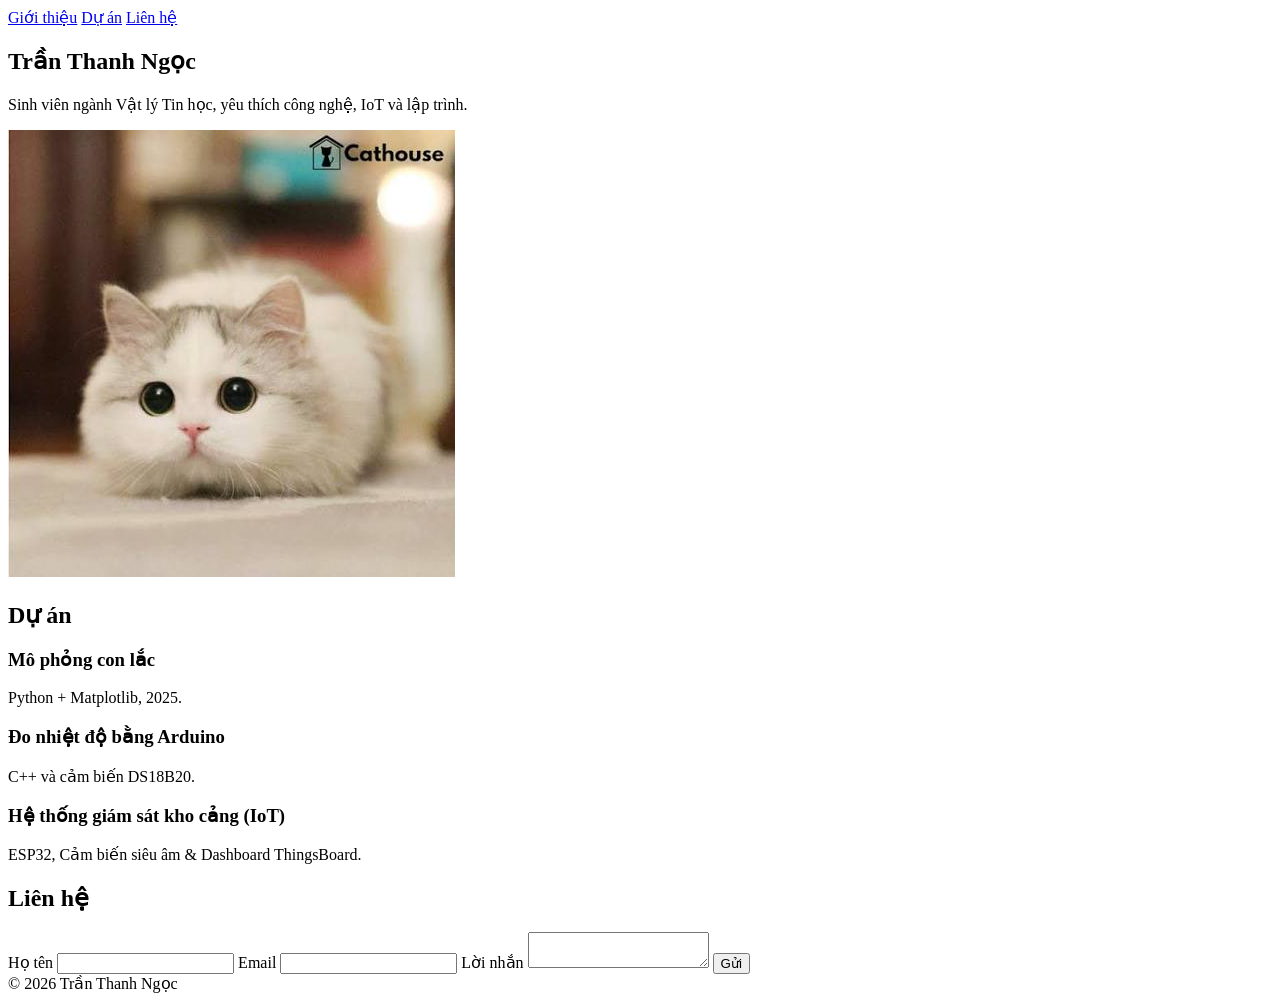
==== index.html @ a919e284 "Hoan thanh HTML portfolio" ====
<!DOCTYPE html>
<html lang="en">
<head>
    <meta charset="UTF-8">
    <meta name="viewport" content="width=device-width, initial-scale=1.0">
    <title>Portfolio - Thanh Ngoc</title>
</head>

<body>
    <header>
        <nav>
            <a href="#about">Giới thiệu</a>
            <a href="#projects">Dự án</a>
            <a href="#contact">Liên hệ</a>
        </nav>
    </header>

    <main>
        <section id="about">
            <h1>Trần Thanh Ngọc</h1>
            <p>Sinh viên ngành Vật lý Tin học, yêu thích công nghệ, IoT và lập trình.</p>
            <img src="me.jpg" alt="Ảnh chân dung Thanh Ngọc">
        </section>

        <section id="projects">
            <h2>Dự án</h2>
            <article>
                <h3>Mô phỏng con lắc</h3>
                <p>Python + Matplotlib, 2025.</p>
            </article>
            <article>
                <h3>Đo nhiệt độ bằng Arduino</h3>
                <p>C++ và cảm biến DS18B20.</p>
            </article>
            <!-- Thẻ article thứ 3 của em -->
            <article>
                <h3>Hệ thống giám sát kho cảng (IoT)</h3>
                <p>ESP32, Cảm biến siêu âm & Dashboard ThingsBoard.</p>
            </article>
        </section>

        <section id="contact">
            <h2>Liên hệ</h2>
            <form>
                <label for="name">Họ tên</label>
                <input id="name" name="name" required>
                
                <label for="email">Email</label>
                <input id="email" type="email" name="email" required>
                
                <label for="msg">Lời nhắn</label>
                <textarea id="msg" name="msg"></textarea>
                
                <button>Gửi</button>
            </form>
        </section>
    </main>

    <footer>© 2026 Trần Thanh Ngọc</footer>
</body>
</html>
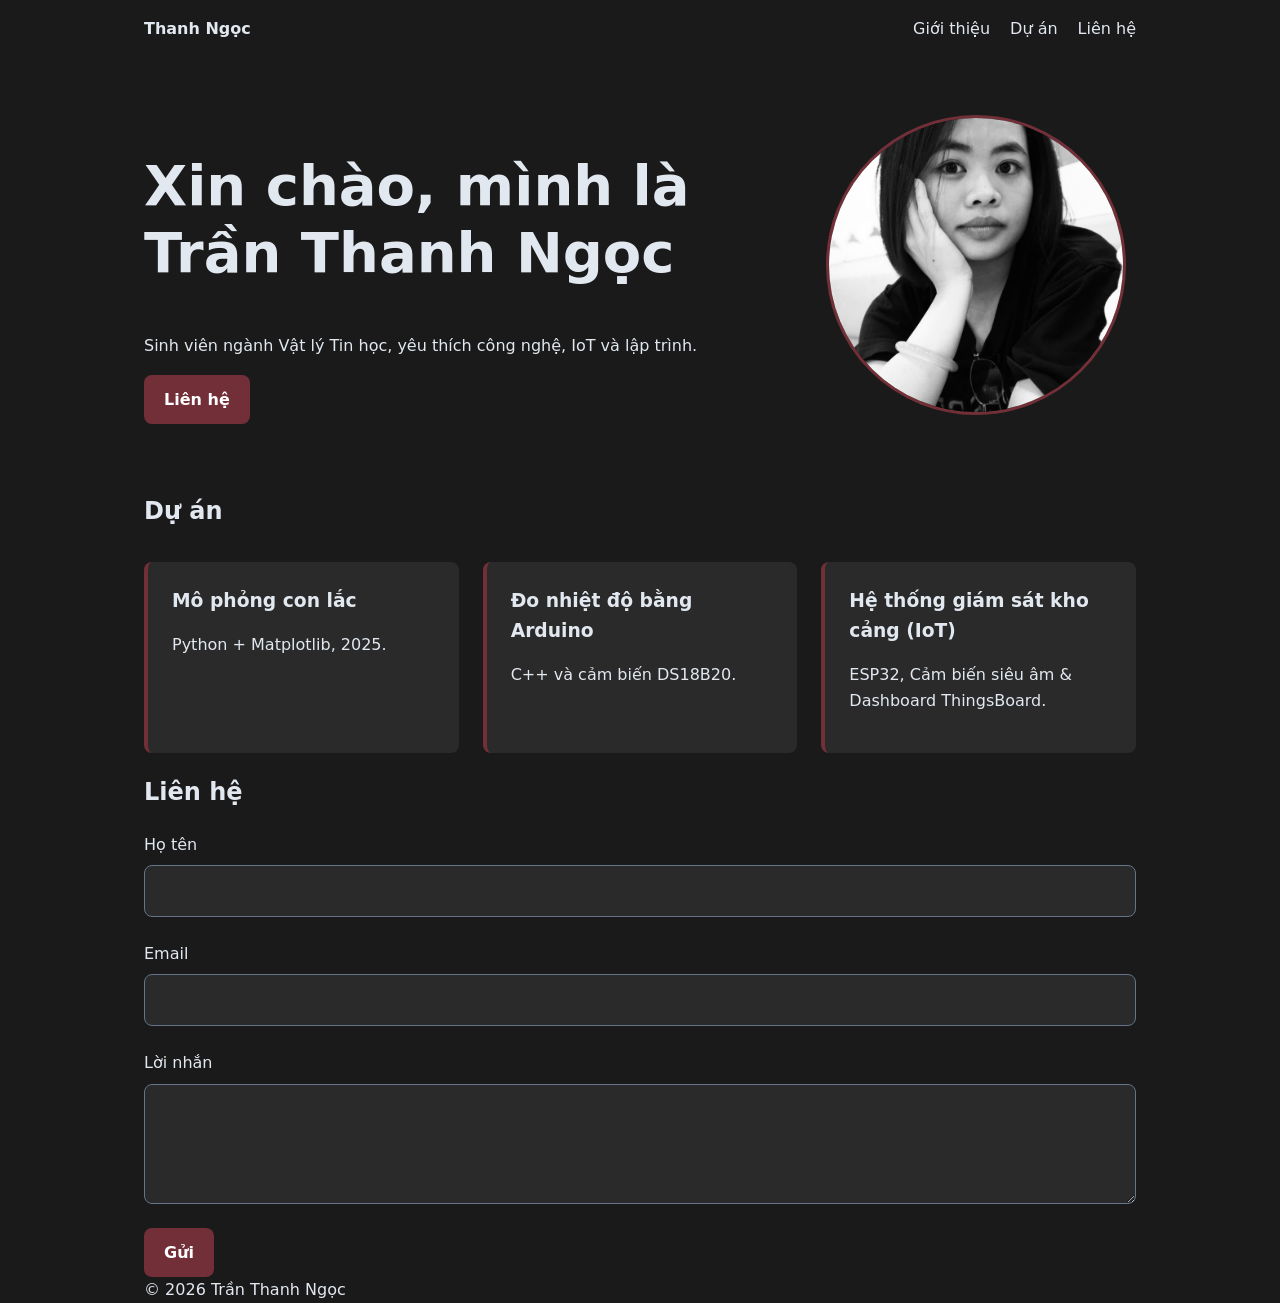
==== commit e9c28f49: "Hoan thien UI va pass Lighthouse" ====
--- a/index.html
+++ b/index.html
@@ -4,58 +4,78 @@
     <meta charset="UTF-8">
     <meta name="viewport" content="width=device-width, initial-scale=1.0">
     <title>Portfolio - Thanh Ngoc</title>
+    <link rel="stylesheet" href="styles.css">
 </head>
 
 <body>
-    <header>
-        <nav>
-            <a href="#about">Giới thiệu</a>
-            <a href="#projects">Dự án</a>
-            <a href="#contact">Liên hệ</a>
+    <!-- Thêm class container vào header -->
+    <header class="site-header container">
+        <a class="logo" href="#">Thanh Ngọc</a>
+        <nav class="site-nav">
+            <ul>
+                <li><a href="#about">Giới thiệu</a></li>
+                <li><a href="#projects">Dự án</a></li>
+                <li><a href="#contact">Liên hệ</a></li>
+            </ul>
         </nav>
     </header>
 
-    <main>
-        <section id="about">
-            <h1>Trần Thanh Ngọc</h1>
-            <p>Sinh viên ngành Vật lý Tin học, yêu thích công nghệ, IoT và lập trình.</p>
+    <!-- Thêm class container vào main -->
+    <main class="container">
+        
+        <!-- Thêm class hero và bọc nội dung chữ vào 1 thẻ div -->
+        <section id="about" class="hero">
+            <div>
+                <h1>Xin chào, mình là Trần Thanh Ngọc</h1>
+                <p>Sinh viên ngành Vật lý Tin học, yêu thích công nghệ, IoT và lập trình.</p>
+                <a class="button" href="#contact">Liên hệ</a>
+            </div>
             <img src="me.jpg" alt="Ảnh chân dung Thanh Ngọc">
         </section>
 
+        <!-- Các dự án cũ được giữ nguyên -->
         <section id="projects">
-            <h2>Dự án</h2>
-            <article>
-                <h3>Mô phỏng con lắc</h3>
-                <p>Python + Matplotlib, 2025.</p>
-            </article>
-            <article>
-                <h3>Đo nhiệt độ bằng Arduino</h3>
-                <p>C++ và cảm biến DS18B20.</p>
-            </article>
-            <!-- Thẻ article thứ 3 của em -->
-            <article>
-                <h3>Hệ thống giám sát kho cảng (IoT)</h3>
-                <p>ESP32, Cảm biến siêu âm & Dashboard ThingsBoard.</p>
-            </article>
-        </section>
+  <h2>Dự án</h2>
+  <div class="projects">
+    <article class="card">
+      <h3>Mô phỏng con lắc</h3>
+      <p>Python + Matplotlib, 2025.</p>
+    </article>
+    <article class="card">
+      <h3>Đo nhiệt độ bằng Arduino</h3>
+      <p>C++ và cảm biến DS18B20.</p>
+    </article>
+    <article class="card">
+      <h3>Hệ thống giám sát kho cảng (IoT)</h3>
+      <p>ESP32, Cảm biến siêu âm & Dashboard ThingsBoard.</p>
+    </article>
+  </div>
+</section>
 
+
+        <!-- Form liên hệ cũ được giữ nguyên -->
         <section id="contact">
-            <h2>Liên hệ</h2>
-            <form>
-                <label for="name">Họ tên</label>
-                <input id="name" name="name" required>
-                
-                <label for="email">Email</label>
-                <input id="email" type="email" name="email" required>
-                
-                <label for="msg">Lời nhắn</label>
-                <textarea id="msg" name="msg"></textarea>
-                
-                <button>Gửi</button>
-            </form>
-        </section>
+    <h2>Liên hệ</h2>
+    <form>
+        <div class="field">
+            <label for="name">Họ tên</label>
+            <input id="name" name="name" required>
+        </div>
+        <div class="field">
+            <label for="email">Email</label>
+            <input id="email" type="email" name="email" required>
+        </div>
+        <div class="field">
+            <label for="msg">Lời nhắn</label>
+            <textarea id="msg" name="msg"></textarea>
+        </div>
+        <button class="button">Gửi</button>
+    </form>
+</section>
+        
     </main>
 
-    <footer>© 2026 Trần Thanh Ngọc</footer>
+    <!-- Thêm class container vào footer -->
+    <footer class="container">© 2026 Trần Thanh Ngọc</footer>
 </body>
 </html>
--- a/styles.css
+++ b/styles.css
@@ -0,0 +1,201 @@
+/* =========================================
+   1. CÀI ĐẶT NỀN TẢNG & BIẾN MÀU SẮC
+   ========================================= */
+*, *::before, *::after {
+  box-sizing: border-box;
+}
+
+:root {
+  /* Tone màu Deep Winter: Xám than chì & Đỏ rượu */
+  --color-bg: #1a1a1a; 
+  --color-text: #e2e8f0;
+  --color-accent: #722F37; 
+  --space: 1rem;
+  --font: system-ui, sans-serif;
+}
+
+body {
+  margin: 0;
+  font-family: var(--font);
+  line-height: 1.6;
+  color: var(--color-text);
+  background: var(--color-bg);
+}
+
+img { 
+  max-width: 100%; 
+  height: auto; 
+}
+
+/* =========================================
+   2. KHU VỰC ĐẦU TRANG (HEADER & MENU)
+   ========================================= */
+.site-header {
+  display: flex;
+  flex-wrap: wrap;
+  align-items: center;
+  justify-content: space-between;
+  gap: var(--space);
+  padding: var(--space);
+}
+
+.site-nav ul {
+  display: flex;
+  flex-wrap: wrap;
+  gap: 0.5rem 1.25rem;
+  margin: 0;
+  padding: 0;
+  list-style: none;
+}
+
+a { color: inherit; }
+.site-header a { text-decoration: none; }
+.logo { font-weight: 700; }
+
+/* =========================================
+   3. BỐ CỤC KHUNG CHỨA (CONTAINER)
+   ========================================= */
+.container {
+  max-width: 64rem;
+  margin-inline: auto;
+  padding-inline: var(--space);
+}
+
+/* =========================================
+   4. KHU VỰC GIỚI THIỆU BẢN THÂN (HERO)
+   ========================================= */
+.hero {
+  display: grid;
+  gap: 2rem;
+  align-items: center;
+  padding-block: 3rem;
+}
+
+/* Font chữ tự động co giãn theo màn hình */
+.hero h1 {
+  font-size: clamp(2rem, 5vw + 1rem, 3.5rem);
+  line-height: 1.2;
+}
+
+/* Nếu màn hình lớn hơn 48rem, chia bố cục 2 phần chữ - 1 phần hình */
+@media (min-width: 48rem) {
+  .hero { 
+    grid-template-columns: 2fr 1fr; 
+  }
+}
+
+/* Định dạng ảnh chân dung */
+.hero img {
+  width: 300px;
+  height: 300px;
+  object-fit: cover;
+  border-radius: 100%;
+  border: 3px solid var(--color-accent);
+  margin: auto;
+  transition: all 0.25s;
+}
+ .hero img:hover{
+    transform: scale(0.95);
+ }
+
+/* =========================================
+   5. KHU VỰC DỰ ÁN (PROJECTS)
+   ========================================= */
+.projects {
+  display: grid;
+  /* Tự động chia cột linh hoạt: thẻ tối thiểu 250px, tối đa tự giãn đều */
+  grid-template-columns: repeat(auto-fit, minmax(250px, 1fr));
+  gap: 1.5rem;
+  margin-top: 2rem;
+}
+
+.card {
+  /* Tạo nền xám sáng hơn nền web một chút để thẻ nổi lên */
+  background-color: #2a2a2a; 
+  padding: 1.5rem;
+  border-radius: 8px;
+  /* Nhấn nhá đường viền dọc màu đỏ rượu bên trái thẻ */
+  border-left: 4px solid var(--color-accent);
+  /* Tạo độ mượt khi di chuột vào */
+  transition: transform 0.3s ease, box-shadow 0.3s ease;
+}
+
+/* Hiệu ứng nổi thẻ lên khi đưa chuột vào */
+.card:hover {
+  transform: translateY(-5px);
+  box-shadow: 0 10px 20px rgba(0, 0, 0, 0.5);
+}
+
+/* Xóa margin mặc định của tiêu đề trong thẻ cho gọn */
+.card h3 {
+  margin-top: 0;
+  margin-bottom: 0.5rem;
+}
+
+/* =========================================
+   6. KHU VỰC FORM LIÊN HỆ (Cấu trúc Flexbox của khóa học + Màu Deep Winter)
+   ========================================= */
+.field {
+  display: flex;
+  flex-direction: column;
+  gap: 0.5rem;
+  margin-bottom: 1.5rem;
+}
+
+input, textarea, button {
+  font: inherit; /* Đồng bộ font chữ hệ thống */
+}
+
+input, textarea {
+  width: 100%;
+  padding: 0.75rem;
+  border: 1px solid #64748b; /* Viền xám ánh xanh theo khóa học */
+  border-radius: 0.5rem;
+  
+  /* Lớp sơn giữ lại tone tối của riêng em */
+  background-color: #2a2a2a; 
+  color: var(--color-text);
+}
+
+/* Hiệu ứng khi nhấp chuột vào ô nhập liệu sẽ sáng viền đỏ rượu */
+input:focus, textarea:focus {
+  outline: none;
+  border-color: var(--color-accent);
+}
+
+/* Ô nhập lời nhắn cho phép kéo giãn chiều dọc */
+textarea {
+  min-height: 120px;
+  resize: vertical;
+}
+
+/* =========================================
+   7. NÚT BẤM (BUTTON) & HIỆU ỨNG TƯƠNG TÁC
+   ========================================= */
+.button {
+  display: inline-block;
+  padding: 0.75rem 1.25rem;
+  border: 0;
+  border-radius: 0.5rem;
+  color: #ffffff;
+  background-color: var(--color-accent); /* Tự động lấy màu đỏ rượu */
+  text-decoration: none;
+  cursor: pointer;
+  font-weight: 700;
+  
+  /* Tạo độ mượt khi chuyển đổi màu sắc và vị trí */
+  transition: background-color 0.3s ease, transform 0.2s ease; 
+}
+
+/* Hiệu ứng khi rê chuột: Nút nẩy nhẹ và chìm sang tone đỏ rượu trầm hơn */
+.button:hover {
+  background-color: #5a252b; 
+  transform: translateY(-2px);
+}
+
+/* Hiệu ứng trợ năng: Bo viền đỏ khi điều hướng bằng phím Tab */
+:focus-visible {
+  outline: 3px solid var(--color-accent);
+  outline-offset: 3px;
+}
+
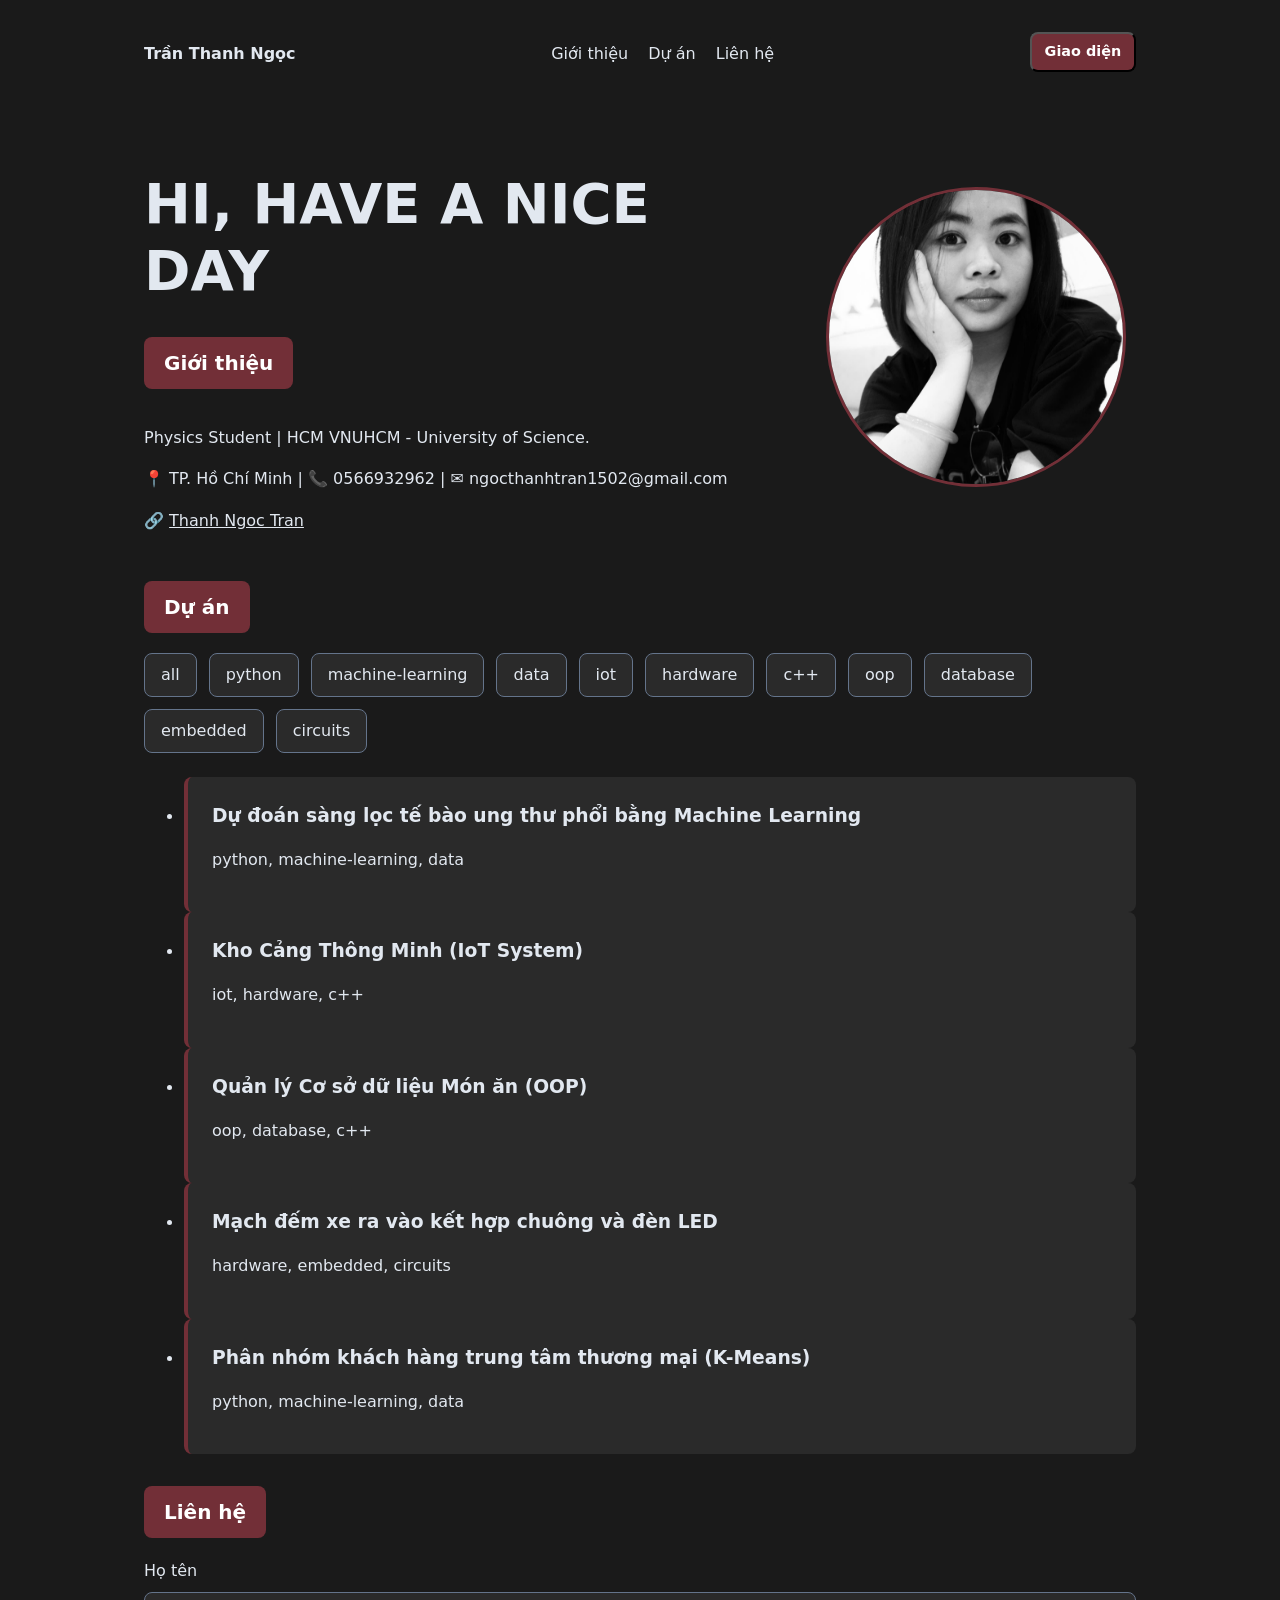
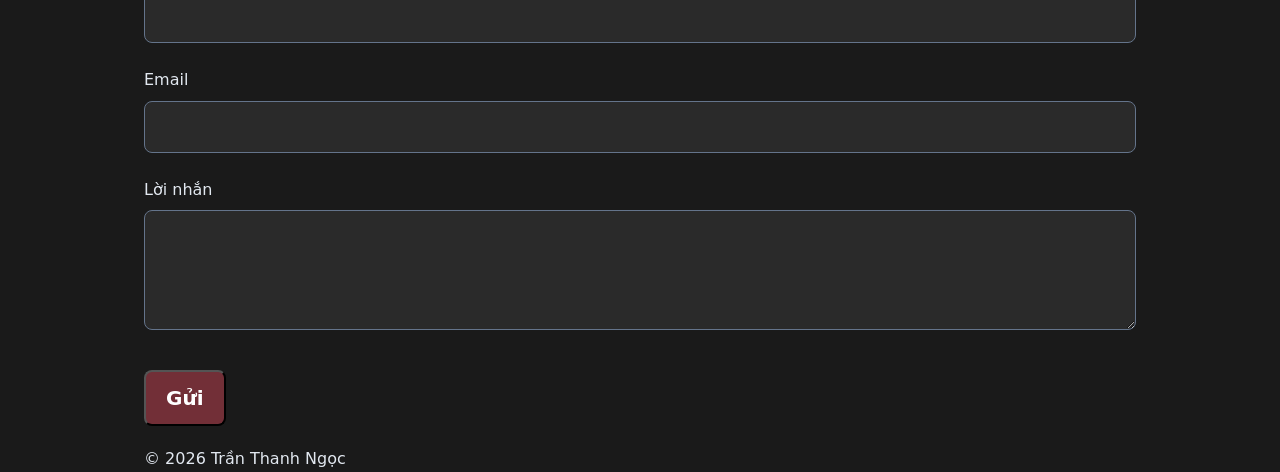
==== commit 68fad1cf: "First commit: Portfolio cá nhân của Thanh Ngọc" ====
--- a/index.html
+++ b/index.html
@@ -8,9 +8,10 @@
 </head>
 
 <body>
-    <!-- Thêm class container vào header -->
+
+<!-- Header -->
     <header class="site-header container">
-        <a class="logo" href="#">Thanh Ngọc</a>
+        <a class="logo" href="#">Trần Thanh Ngọc</a>
         <nav class="site-nav">
             <ul>
                 <li><a href="#about">Giới thiệu</a></li>
@@ -18,64 +19,79 @@
                 <li><a href="#contact">Liên hệ</a></li>
             </ul>
         </nav>
+        <!-- Nút chuyển đổi Dark/Light Mode -->
+        <button id="theme-toggle" class="button" style="padding: 0.4rem 0.8rem; font-size: 0.9rem;">Giao diện</button>
     </header>
-
-    <!-- Thêm class container vào main -->
+    <!-- Main -->
     <main class="container">
         
-        <!-- Thêm class hero và bọc nội dung chữ vào 1 thẻ div -->
+              <!-- Hero Section -->
         <section id="about" class="hero">
             <div>
-                <h1>Xin chào, mình là Trần Thanh Ngọc</h1>
-                <p>Sinh viên ngành Vật lý Tin học, yêu thích công nghệ, IoT và lập trình.</p>
-                <a class="button" href="#contact">Liên hệ</a>
+                <h1>HI, HAVE A NICE DAY</h1>
+                <a class="button" href="#projects">Giới thiệu</a>
+                
+                <p style="margin-top: 1rem;">
+                    Physics Student | HCM VNUHCM - University of Science.
+                </p>
+<p style="margin-top: 1rem;">
+                    📍 TP. Hồ Chí Minh | 
+                    📞  0566932962 |
+                    ✉️  ngocthanhtran1502@gmail.com
+                </p>
+                <p 
+                    <br>
+                    🔗 <a href="https://www.linkedin.com" target="_blank" style="color: var(--color-text); text-decoration: underline;">Thanh Ngoc Tran</a>
+                </p>
             </div>
             <img src="me.jpg" alt="Ảnh chân dung Thanh Ngọc">
         </section>
 
-        <!-- Các dự án cũ được giữ nguyên -->
+        <!--DỰ ÁN -->
         <section id="projects">
-  <h2>Dự án</h2>
-  <div class="projects">
-    <article class="card">
-      <h3>Mô phỏng con lắc</h3>
-      <p>Python + Matplotlib, 2025.</p>
-    </article>
-    <article class="card">
-      <h3>Đo nhiệt độ bằng Arduino</h3>
-      <p>C++ và cảm biến DS18B20.</p>
-    </article>
-    <article class="card">
-      <h3>Hệ thống giám sát kho cảng (IoT)</h3>
-      <p>ESP32, Cảm biến siêu âm & Dashboard ThingsBoard.</p>
-    </article>
-  </div>
-</section>
+            <h2>Dự án</h2>
+            
+            <!-- Vùng chứa các nút bấm lọc Tag -->
+            <div id="filters"></div>
+            
+            <!-- Vùng chứa danh sách các dự án sẽ được in ra -->
+            <ul id="project-list"></ul>
+            
+            <!-- Khuôn đúc dự án -->
+            <template id="project-card">
+              <li class="card">
+                <h3></h3>
+                <p class="tags"></p>
+              </li>
+            </template>
+        </section>
 
-
-        <!-- Form liên hệ cũ được giữ nguyên -->
+        <!-- Form liên hệ -->
         <section id="contact">
-    <h2>Liên hệ</h2>
-    <form>
-        <div class="field">
-            <label for="name">Họ tên</label>
-            <input id="name" name="name" required>
-        </div>
-        <div class="field">
-            <label for="email">Email</label>
-            <input id="email" type="email" name="email" required>
-        </div>
-        <div class="field">
-            <label for="msg">Lời nhắn</label>
-            <textarea id="msg" name="msg"></textarea>
-        </div>
-        <button class="button">Gửi</button>
-    </form>
-</section>
+            <h2>Liên hệ</h2>
+            <form>
+                <div class="field">
+                    <label for="name">Họ tên</label>
+                    <input id="name" name="name" required>
+                </div>
+                <div class="field">
+                    <label for="email">Email</label>
+                    <input id="email" type="email" name="email" required>
+                </div>
+                <div class="field">
+                    <label for="msg">Lời nhắn</label>
+                    <textarea id="msg" name="msg"></textarea>
+                </div>
+                <button class="button">Gửi</button>
+            </form>
+        </section>
         
     </main>
 
-    <!-- Thêm class container vào footer -->
+    <!-- Footer -->
     <footer class="container">© 2026 Trần Thanh Ngọc</footer>
+
+    <!-- JavaScript Module -->
+    <script type="module" src="app.js"></script>
 </body>
-</html>
+</html>
--- a/styles.css
+++ b/styles.css
@@ -6,7 +6,6 @@
 }
 
 :root {
-  /* Tone màu Deep Winter: Xám than chì & Đỏ rượu */
   --color-bg: #1a1a1a; 
   --color-text: #e2e8f0;
   --color-accent: #722F37; 
@@ -68,23 +67,22 @@
   display: grid;
   gap: 2rem;
   align-items: center;
-  padding-block: 3rem;
-}
-
-/* Font chữ tự động co giãn theo màn hình */
+  padding-block: 1rem; 
+}
+
 .hero h1 {
   font-size: clamp(2rem, 5vw + 1rem, 3.5rem);
   line-height: 1.2;
-}
-
-/* Nếu màn hình lớn hơn 48rem, chia bố cục 2 phần chữ - 1 phần hình */
+  margin-bottom: 1rem;
+}
+
+
 @media (min-width: 48rem) {
   .hero { 
     grid-template-columns: 2fr 1fr; 
   }
 }
 
-/* Định dạng ảnh chân dung */
 .hero img {
   width: 300px;
   height: 300px;
@@ -94,46 +92,92 @@
   margin: auto;
   transition: all 0.25s;
 }
- .hero img:hover{
-    transform: scale(0.95);
- }
-
-/* =========================================
-   5. KHU VỰC DỰ ÁN (PROJECTS)
-   ========================================= */
+
+.hero img:hover{
+  transform: scale(0.95);
+}
+
+/* =========================================
+   5. KHU VỰC DỰ ÁN & NÚT LỌC TAG
+   ========================================= */
+.projects-section {
+  padding-block: 1rem;
+}
+#projects h2, #contact h2 {
+  font-family: var(--font);
+  font-size: 1.25rem;        
+  font-weight: 700;        
+  background-color: var(--color-accent);
+  color: #ffffff;
+  padding: 10px 20px;
+  border-radius: 8px;
+  display: inline-block;
+  margin-top: 1rem;
+  margin-bottom: 1.25rem;
+  transition: all 0.25s;
+}
+
+.button:hover, #projects h2:hover, #contact h2:hover {
+ background-color: #5a252b; 
+  transform: translateY(-2px);        
+}
+
+/* Khay chứa các nút bấm tự động */
+#filters {
+  display: flex;
+  flex-wrap: wrap;
+  gap: 0.75rem;
+  margin-bottom: 1.5rem;
+}
+
+/* Kiểu dáng từng nút bấm tag */
+#filters button {
+  background-color: #2a2a2a;
+  color: var(--color-text);
+  border: 1px solid #64748b;
+  padding: 0.5rem 1rem;
+  border-radius: 0.5rem;
+  cursor: pointer;
+  font: inherit;
+  transition: all 0.25s ease;
+}
+
+#filters button:hover {
+  background-color: var(--color-accent);
+  border-color: var(--color-accent);
+  transform: translateY(-2px);
+}
+
+/* Lưới hiển thị danh sách thẻ dự án */
 .projects {
   display: grid;
-  /* Tự động chia cột linh hoạt: thẻ tối thiểu 250px, tối đa tự giãn đều */
   grid-template-columns: repeat(auto-fit, minmax(250px, 1fr));
   gap: 1.5rem;
-  margin-top: 2rem;
+  list-style: none;
+  padding: 0;
+  margin: 0;
 }
 
 .card {
-  /* Tạo nền xám sáng hơn nền web một chút để thẻ nổi lên */
   background-color: #2a2a2a; 
   padding: 1.5rem;
   border-radius: 8px;
-  /* Nhấn nhá đường viền dọc màu đỏ rượu bên trái thẻ */
   border-left: 4px solid var(--color-accent);
-  /* Tạo độ mượt khi di chuột vào */
   transition: transform 0.3s ease, box-shadow 0.3s ease;
 }
 
-/* Hiệu ứng nổi thẻ lên khi đưa chuột vào */
 .card:hover {
   transform: translateY(-5px);
   box-shadow: 0 10px 20px rgba(0, 0, 0, 0.5);
 }
 
-/* Xóa margin mặc định của tiêu đề trong thẻ cho gọn */
 .card h3 {
   margin-top: 0;
   margin-bottom: 0.5rem;
 }
 
 /* =========================================
-   6. KHU VỰC FORM LIÊN HỆ (Cấu trúc Flexbox của khóa học + Màu Deep Winter)
+   6. FORM LIÊN HỆ
    ========================================= */
 .field {
   display: flex;
@@ -143,59 +187,59 @@
 }
 
 input, textarea, button {
-  font: inherit; /* Đồng bộ font chữ hệ thống */
+  font: inherit;
 }
 
 input, textarea {
   width: 100%;
   padding: 0.75rem;
-  border: 1px solid #64748b; /* Viền xám ánh xanh theo khóa học */
+  border: 1px solid #64748b;
   border-radius: 0.5rem;
-  
-  /* Lớp sơn giữ lại tone tối của riêng em */
   background-color: #2a2a2a; 
   color: var(--color-text);
 }
 
-/* Hiệu ứng khi nhấp chuột vào ô nhập liệu sẽ sáng viền đỏ rượu */
 input:focus, textarea:focus {
   outline: none;
   border-color: var(--color-accent);
 }
 
-/* Ô nhập lời nhắn cho phép kéo giãn chiều dọc */
 textarea {
   min-height: 120px;
   resize: vertical;
 }
 
 /* =========================================
-   7. NÚT BẤM (BUTTON) & HIỆU ỨNG TƯƠNG TÁC
+   7. NÚT BẤM (BUTTON)
    ========================================= */
 .button {
+  font-family: var(--font);
+  font-size: 1.25rem;        
+  font-weight: 700;         
+  background-color: var(--color-accent);
+  color: #ffffff;
+  text-decoration: none;
+  padding: 10px 20px;
+  border-radius: 8px;
   display: inline-block;
-  padding: 0.75rem 1.25rem;
-  border: 0;
-  border-radius: 0.5rem;
-  color: #ffffff;
-  background-color: var(--color-accent); /* Tự động lấy màu đỏ rượu */
-  text-decoration: none;
-  cursor: pointer;
-  font-weight: 700;
-  
-  /* Tạo độ mượt khi chuyển đổi màu sắc và vị trí */
-  transition: background-color 0.3s ease, transform 0.2s ease; 
-}
-
-/* Hiệu ứng khi rê chuột: Nút nẩy nhẹ và chìm sang tone đỏ rượu trầm hơn */
+  margin-top: 1rem;
+  margin-bottom: 1.25rem; 
+}
+
 .button:hover {
   background-color: #5a252b; 
   transform: translateY(-2px);
 }
 
-/* Hiệu ứng trợ năng: Bo viền đỏ khi điều hướng bằng phím Tab */
 :focus-visible {
   outline: 3px solid var(--color-accent);
   outline-offset: 3px;
 }
 
+/* =========================================
+   8. DARK MODE 
+   ========================================= */
+:root.dark {
+  --color-bg: #141416;      
+  --color-text: #e4e4e7;     
+}
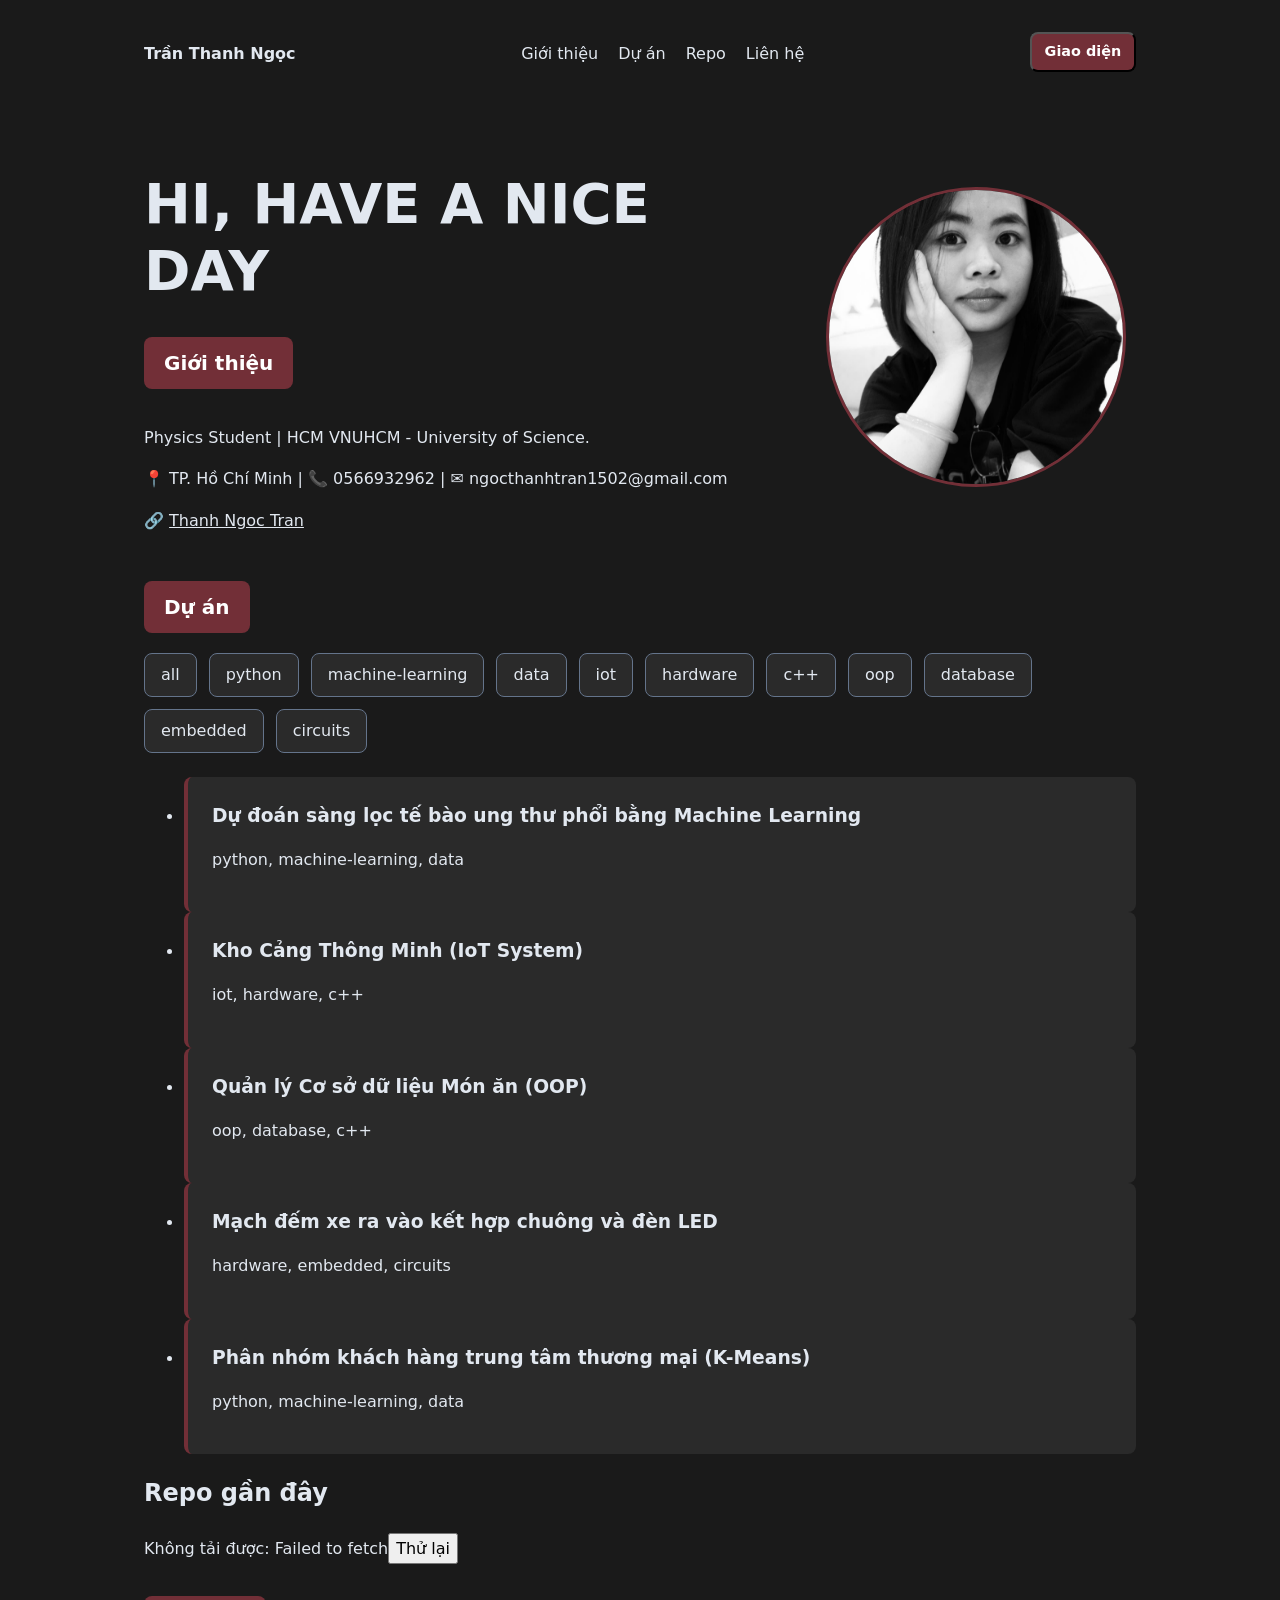
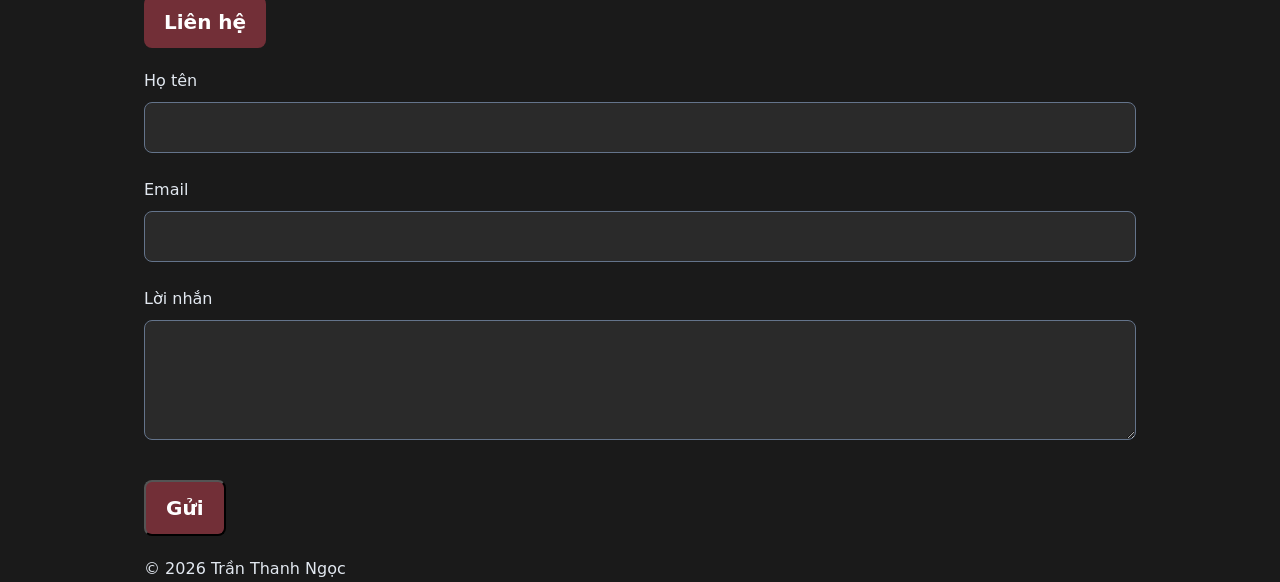
==== commit 1fbf6e47: "Widget repo gần đây" ====
--- a/index.html
+++ b/index.html
@@ -16,16 +16,18 @@
             <ul>
                 <li><a href="#about">Giới thiệu</a></li>
                 <li><a href="#projects">Dự án</a></li>
+                <li><a href="#repos">Repo</a></li>
                 <li><a href="#contact">Liên hệ</a></li>
             </ul>
         </nav>
         <!-- Nút chuyển đổi Dark/Light Mode -->
         <button id="theme-toggle" class="button" style="padding: 0.4rem 0.8rem; font-size: 0.9rem;">Giao diện</button>
     </header>
+    
     <!-- Main -->
     <main class="container">
         
-              <!-- Hero Section -->
+        <!-- Hero Section -->
         <section id="about" class="hero">
             <div>
                 <h1>HI, HAVE A NICE DAY</h1>
@@ -34,20 +36,19 @@
                 <p style="margin-top: 1rem;">
                     Physics Student | HCM VNUHCM - University of Science.
                 </p>
-<p style="margin-top: 1rem;">
+                <p style="margin-top: 1rem;">
                     📍 TP. Hồ Chí Minh | 
                     📞  0566932962 |
                     ✉️  ngocthanhtran1502@gmail.com
                 </p>
-                <p 
-                    <br>
+                <p style="margin-top: 0.5rem;">
                     🔗 <a href="https://www.linkedin.com" target="_blank" style="color: var(--color-text); text-decoration: underline;">Thanh Ngoc Tran</a>
                 </p>
             </div>
             <img src="me.jpg" alt="Ảnh chân dung Thanh Ngọc">
         </section>
 
-        <!--DỰ ÁN -->
+        <!-- DỰ ÁN -->
         <section id="projects">
             <h2>Dự án</h2>
             
@@ -64,6 +65,13 @@
                 <p class="tags"></p>
               </li>
             </template>
+        </section>
+
+        <!-- REPO GẦN ĐÂY -->
+        <section id="repos">
+            <h2>Repo gần đây</h2>
+            <p id="repos-state">Đang tải...</p>
+            <ul id="repo-list"></ul>
         </section>
 
         <!-- Form liên hệ -->
